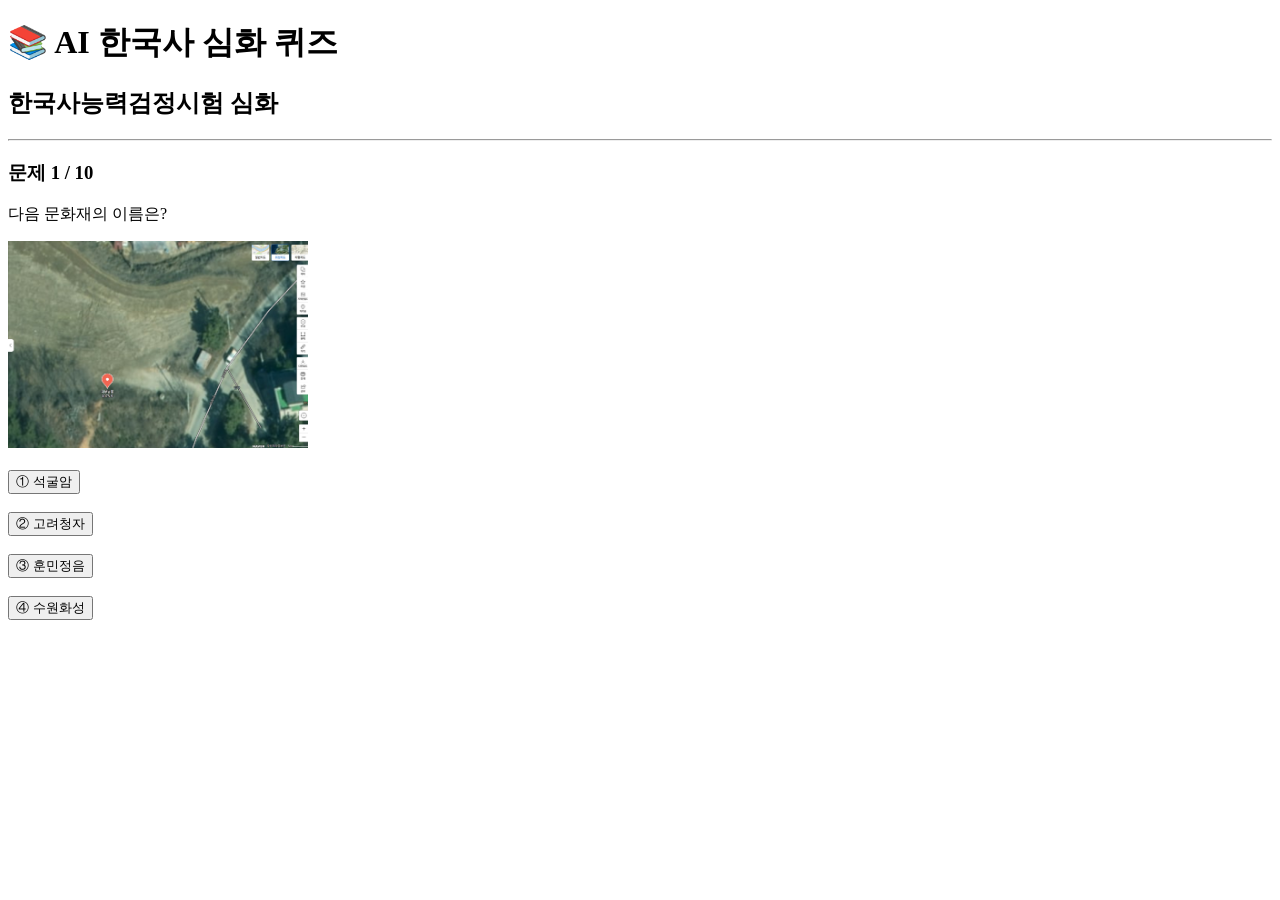
==== frontend/index.html @ 79dc10fc "프로젝트 시작" ====
<!DOCTYPE html>
<html lang="ko">
<head>
    <meta charset="UTF-8">
    <meta name="viewport" content="width=device-width, initial-scale=1.0">
    <title>AI 한국사 심화 퀴즈</title>
</head>

<body>

    <h1>📚 AI 한국사 심화 퀴즈</h1>

    <h2>한국사능력검정시험 심화</h2>

    <hr>

    <h3>문제 1 / 10</h3>

    <p>다음 문화재의 이름은?</p>

    <img src="../images/sample.jpg" width="300" alt="문화재 사진">

    <br><br>

 <button onclick="checkAnswer(1)">
① 석굴암
</button>

<br><br>

<button onclick="checkAnswer(2)">
② 고려청자
</button>

<br><br>

<button onclick="checkAnswer(3)">
③ 훈민정음
</button>

<br><br>

<button onclick="checkAnswer(4)">
④ 수원화성
</button>
<script src="../js/quiz.js"></script>
</body>
</html>
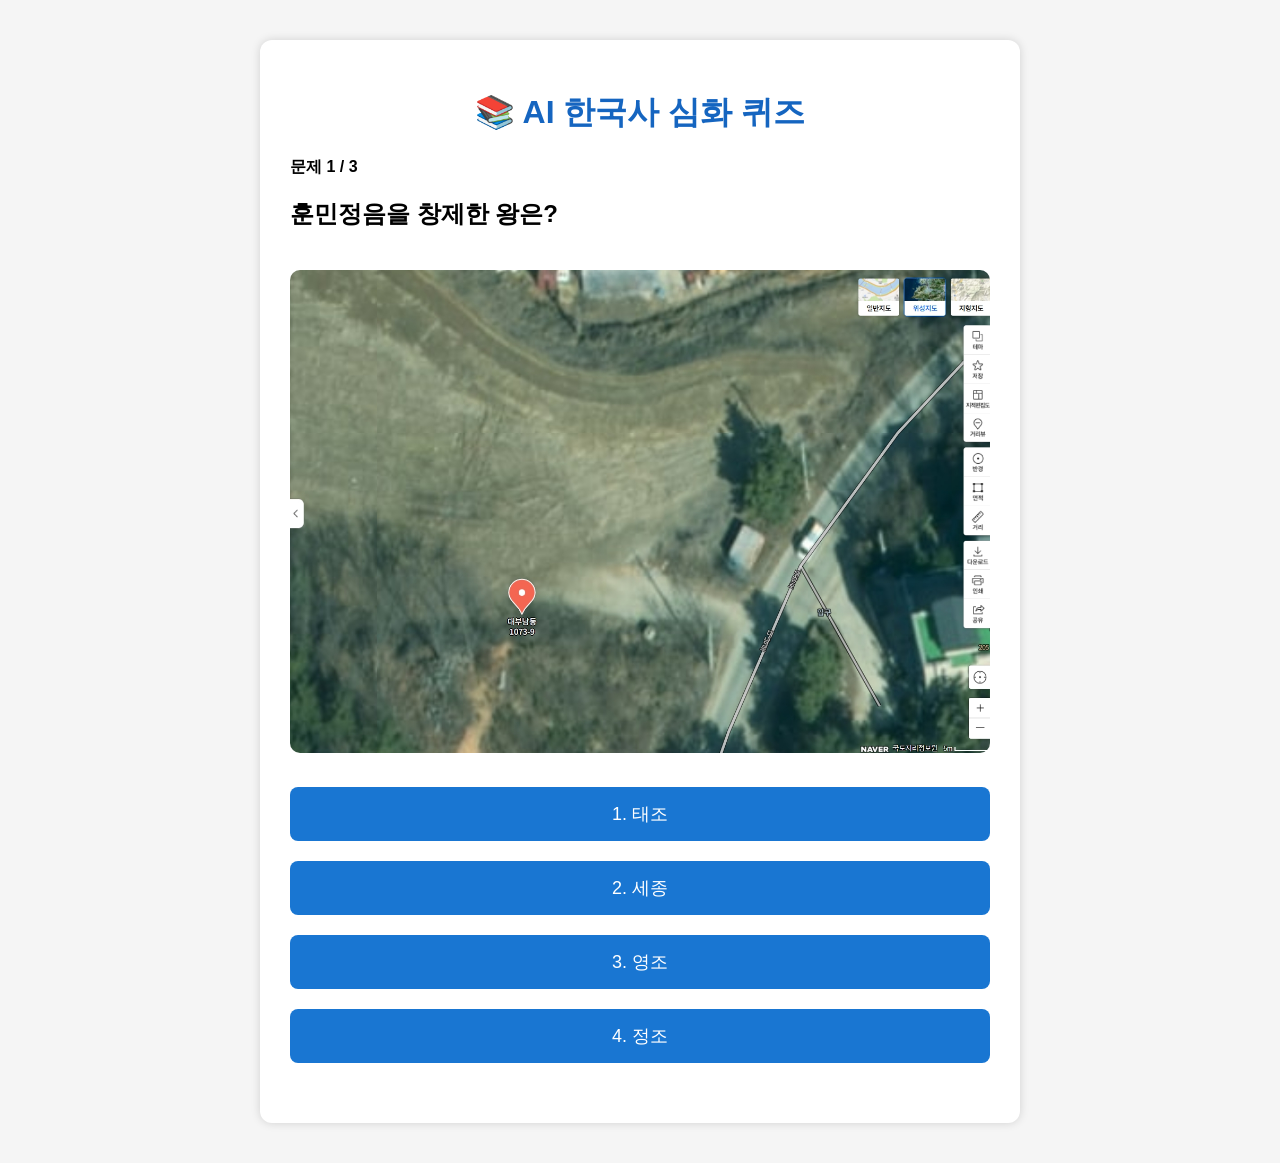
==== commit c8db8630: "V2.0 문제 출력 및 이미지 연결" ====
--- a/frontend/index.html
+++ b/frontend/index.html
@@ -4,45 +4,36 @@
     <meta charset="UTF-8">
     <meta name="viewport" content="width=device-width, initial-scale=1.0">
     <title>AI 한국사 심화 퀴즈</title>
+
+    <link rel="stylesheet" href="style.css">
 </head>
 
 <body>
 
+<div class="container">
+
     <h1>📚 AI 한국사 심화 퀴즈</h1>
 
-    <h2>한국사능력검정시험 심화</h2>
+    <div id="progress">문제 1 / 10</div>
 
-    <hr>
+    <h2 id="question">문제가 여기에 표시됩니다.</h2>
 
-    <h3>문제 1 / 10</h3>
+    <img id="questionImage"
+         src="../images/sample.jpg"
+         alt="문제 이미지">
 
-    <p>다음 문화재의 이름은?</p>
+    <div id="choices"></div>
 
-    <img src="../images/sample.jpg" width="300" alt="문화재 사진">
+    <div id="result"></div>
 
-    <br><br>
+    <button id="nextBtn" style="display:none;">
+        다음 문제 →
+    </button>
 
- <button onclick="checkAnswer(1)">
-① 석굴암
-</button>
+</div>
 
-<br><br>
+<script src="../questions/questions.js"></script>
+<script src="app.js"></script>
 
-<button onclick="checkAnswer(2)">
-② 고려청자
-</button>
-
-<br><br>
-
-<button onclick="checkAnswer(3)">
-③ 훈민정음
-</button>
-
-<br><br>
-
-<button onclick="checkAnswer(4)">
-④ 수원화성
-</button>
-<script src="../js/quiz.js"></script>
 </body>
 </html>
--- a/frontend/style.css
+++ b/frontend/style.css
@@ -0,0 +1,53 @@
+body{
+    margin:0;
+    padding:0;
+    background:#f5f5f5;
+    font-family:Arial,sans-serif;
+}
+
+.container{
+    width:90%;
+    max-width:700px;
+    margin:40px auto;
+    background:white;
+    padding:30px;
+    border-radius:12px;
+    box-shadow:0 0 10px rgba(0,0,0,0.15);
+}
+
+h1{
+    text-align:center;
+    color:#1565c0;
+}
+
+#progress{
+    margin:20px 0;
+    font-weight:bold;
+}
+
+button{
+    width:100%;
+    padding:15px;
+    margin:10px 0;
+    border:none;
+    border-radius:8px;
+    background:#1976d2;
+    color:white;
+    font-size:18px;
+    cursor:pointer;
+}
+
+button:hover{
+    background:#0d47a1;
+}
+
+img{
+    width:100%;
+    border-radius:10px;
+    margin:20px 0;
+}
+
+#result{
+    margin-top:20px;
+    font-size:18px;
+}
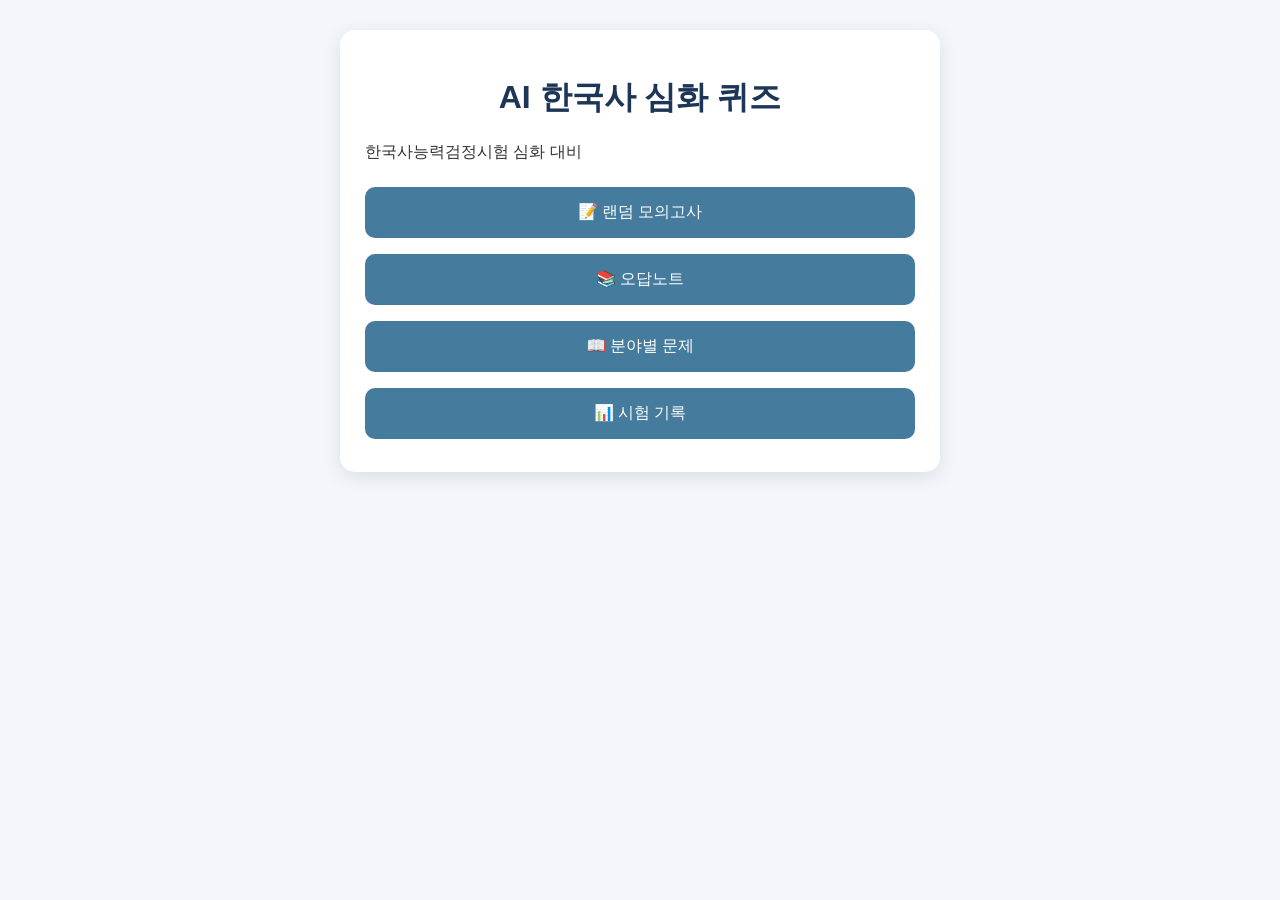
==== commit e77884b9: "first version" ====
--- a/frontend/index.html
+++ b/frontend/index.html
@@ -1,8 +1,10 @@
 <!DOCTYPE html>
 <html lang="ko">
+
 <head>
     <meta charset="UTF-8">
     <meta name="viewport" content="width=device-width, initial-scale=1.0">
+
     <title>AI 한국사 심화 퀴즈</title>
 
     <link rel="stylesheet" href="style.css">
@@ -12,28 +14,216 @@
 
 <div class="container">
 
-    <h1>📚 AI 한국사 심화 퀴즈</h1>
-
-    <div id="progress">문제 1 / 10</div>
-
-    <h2 id="question">문제가 여기에 표시됩니다.</h2>
-
-    <img id="questionImage"
-         src="../images/sample.jpg"
-         alt="문제 이미지">
-
-    <div id="choices"></div>
-
-    <div id="result"></div>
-
-    <button id="nextBtn" style="display:none;">
-        다음 문제 →
-    </button>
+    <!-- 메인 메뉴 -->
+    <div id="mainMenu">
+
+        <h1>AI 한국사 심화 퀴즈</h1>
+
+        <p>
+            한국사능력검정시험 심화 대비
+        </p>
+
+        <button id="startBtn">
+            📝 랜덤 모의고사
+        </button>
+
+                <div id="settingMenu" style="display:none;">
+
+            <h3>시험 설정</h3>
+
+
+            <p>시대 선택</p>
+
+            <select id="periodSelect">
+
+                <option value="전체">
+                    전체
+                </option>
+
+                <option value="고대">
+                    고대
+                </option>
+
+                <option value="고려">
+                    고려
+                </option>
+
+                <option value="조선">
+                    조선
+                </option>
+
+                <option value="근현대">
+                    근현대
+                </option>
+
+            </select>
+
+
+
+            <p>분야 선택</p>
+
+            <select id="categorySelect">
+
+                <option value="전체">
+                    전체
+                </option>
+
+                <option value="정치">
+                    정치
+                </option>
+
+                <option value="경제">
+                    경제
+                </option>
+
+                <option value="사회">
+                    사회
+                </option>
+
+                <option value="문화">
+                    문화
+                </option>
+
+            </select>
+
+
+
+            <p>난이도</p>
+
+            <select id="levelSelect">
+
+                <option value="전체">
+                    전체
+                </option>
+
+                <option value="중">
+                    중
+                </option>
+
+                <option value="상">
+                    상
+                </option>
+
+            </select>
+
+
+
+            <p>문제 수</p>
+
+            <select id="countSelect">
+
+                <option value="10">
+                    10문제
+                </option>
+
+                <option value="20">
+                    20문제
+                </option>
+
+                <option value="50">
+                    50문제
+                </option>
+
+            </select>
+
+
+            <button id="settingStartBtn">
+                시험 시작
+            </button>
+
+
+        </div>
+
+        <button id="wrongBtn">
+            📚 오답노트
+        </button>
+
+        <button id="categoryBtn">
+            📖 분야별 문제
+        </button>
+            <div id="categoryMenu" style="display:none;">
+
+                <h3>분야 선택</h3>
+
+                <button class="category" data-category="고대">
+                    고대사
+                </button>
+
+                <button class="category" data-category="고려">
+                    고려사
+                </button>
+
+                <button class="category" data-category="조선">
+                    조선사
+                </button>
+
+                <button class="category" data-category="근현대">
+                    근현대사
+                </button>
+
+                <button class="category" data-category="문화">
+                    문화사
+                </button>
+
+            </div>
+        <button id="historyBtn">
+            📊 시험 기록
+        </button>
+
+    </div>
+
+
+    <!-- 퀴즈 화면 -->
+    <div id="quizScreen" style="display:none;">
+
+        <div id="progress">
+            문제 1 / 10
+        </div>
+
+
+        <!-- 진행률 -->
+        <div class="progress-box">
+
+            <div id="progressBar"></div>
+
+        </div>
+
+
+        <!-- 문제 -->
+        <h2 id="question"></h2>
+
+
+        <!-- 문제 이미지 -->
+        <img 
+            id="questionImage"
+            src=""
+            alt="한국사 문제 이미지"
+        >
+
+
+        <!-- 보기 -->
+        <div id="choices"></div>
+
+
+        <!-- 정답 결과 -->
+        <div id="result"></div>
+
+
+        <!-- 다음 문제 -->
+        <button id="nextBtn" style="display:none;">
+            다음 문제
+        </button>
+
+
+    </div>
 
 </div>
+
 
 <script src="../questions/questions.js"></script>
 <script src="app.js"></script>
 
+
 </body>
+
 </html>
--- a/frontend/style.css
+++ b/frontend/style.css
@@ -1,53 +1,228 @@
-body{
-    margin:0;
-    padding:0;
-    background:#f5f5f5;
-    font-family:Arial,sans-serif;
-}
-
-.container{
-    width:90%;
-    max-width:700px;
-    margin:40px auto;
-    background:white;
-    padding:30px;
-    border-radius:12px;
-    box-shadow:0 0 10px rgba(0,0,0,0.15);
-}
-
-h1{
-    text-align:center;
-    color:#1565c0;
-}
-
-#progress{
-    margin:20px 0;
-    font-weight:bold;
-}
-
-button{
-    width:100%;
-    padding:15px;
-    margin:10px 0;
-    border:none;
-    border-radius:8px;
-    background:#1976d2;
-    color:white;
-    font-size:18px;
-    cursor:pointer;
-}
-
-button:hover{
-    background:#0d47a1;
-}
-
-img{
-    width:100%;
-    border-radius:10px;
-    margin:20px 0;
-}
-
-#result{
-    margin-top:20px;
-    font-size:18px;
+* {
+    box-sizing: border-box;
+}
+
+
+body {
+
+    margin: 0;
+
+    padding: 0;
+
+    background: #f3f6fa;
+
+    font-family:
+        "Noto Sans KR",
+        Arial,
+        sans-serif;
+
+    color: #333;
+
+}
+
+
+/* 전체 영역 */
+
+.container {
+
+    width: 95%;
+
+    max-width: 600px;
+
+    margin: 30px auto;
+
+    background: white;
+
+    padding: 25px;
+
+    border-radius: 15px;
+
+    box-shadow:
+        0 5px 20px rgba(0,0,0,0.1);
+
+}
+
+
+/* 제목 */
+
+h1 {
+
+    text-align: center;
+
+    color: #1d3557;
+
+}
+
+
+h2 {
+
+    line-height: 1.5;
+
+}
+
+
+
+/* 버튼 공통 */
+
+button {
+
+    width: 100%;
+
+    padding: 15px;
+
+    margin: 8px 0;
+
+    border: none;
+
+    border-radius: 10px;
+
+    background: #457b9d;
+
+    color: white;
+
+    font-size: 16px;
+
+    cursor: pointer;
+
+}
+
+
+button:hover {
+
+    background: #1d3557;
+
+}
+
+
+
+/* 문제 이미지 */
+
+#questionImage {
+
+    display: block;
+
+    width: 100%;
+
+    max-height: 300px;
+
+    object-fit: contain;
+
+    margin: 20px auto;
+
+    border-radius: 10px;
+
+}
+
+
+
+/* 보기 영역 */
+
+#choices button {
+
+    background: #f1faee;
+
+    color: #333;
+
+    border: 1px solid #ccc;
+
+}
+
+
+#choices button:hover {
+
+    background: #a8dadc;
+
+}
+
+
+
+/* 정답 표시 */
+
+#result {
+
+    margin-top: 20px;
+
+    padding: 10px;
+
+    min-height: 50px;
+
+    font-size: 16px;
+
+}
+
+
+
+/* 진행률 */
+
+.progress-box {
+
+    width: 100%;
+
+    height: 20px;
+
+    background: #ddd;
+
+    border-radius: 20px;
+
+    overflow: hidden;
+
+    margin: 15px 0;
+
+}
+
+
+#progressBar {
+
+    width: 0%;
+
+    height: 100%;
+
+    background: #2a9d8f;
+
+    transition: width 0.3s;
+
+}
+
+
+
+/* 진행 숫자 */
+
+#progress {
+
+    text-align: right;
+
+    color: #666;
+
+    font-size: 14px;
+
+}
+
+
+
+/* 모바일 대응 */
+
+@media(max-width:600px){
+
+    .container{
+
+        margin:10px auto;
+
+        padding:20px;
+
+    }
+
+
+    h1{
+
+        font-size:24px;
+
+    }
+
+
+    button{
+
+        font-size:15px;
+
+    }
+
 }
